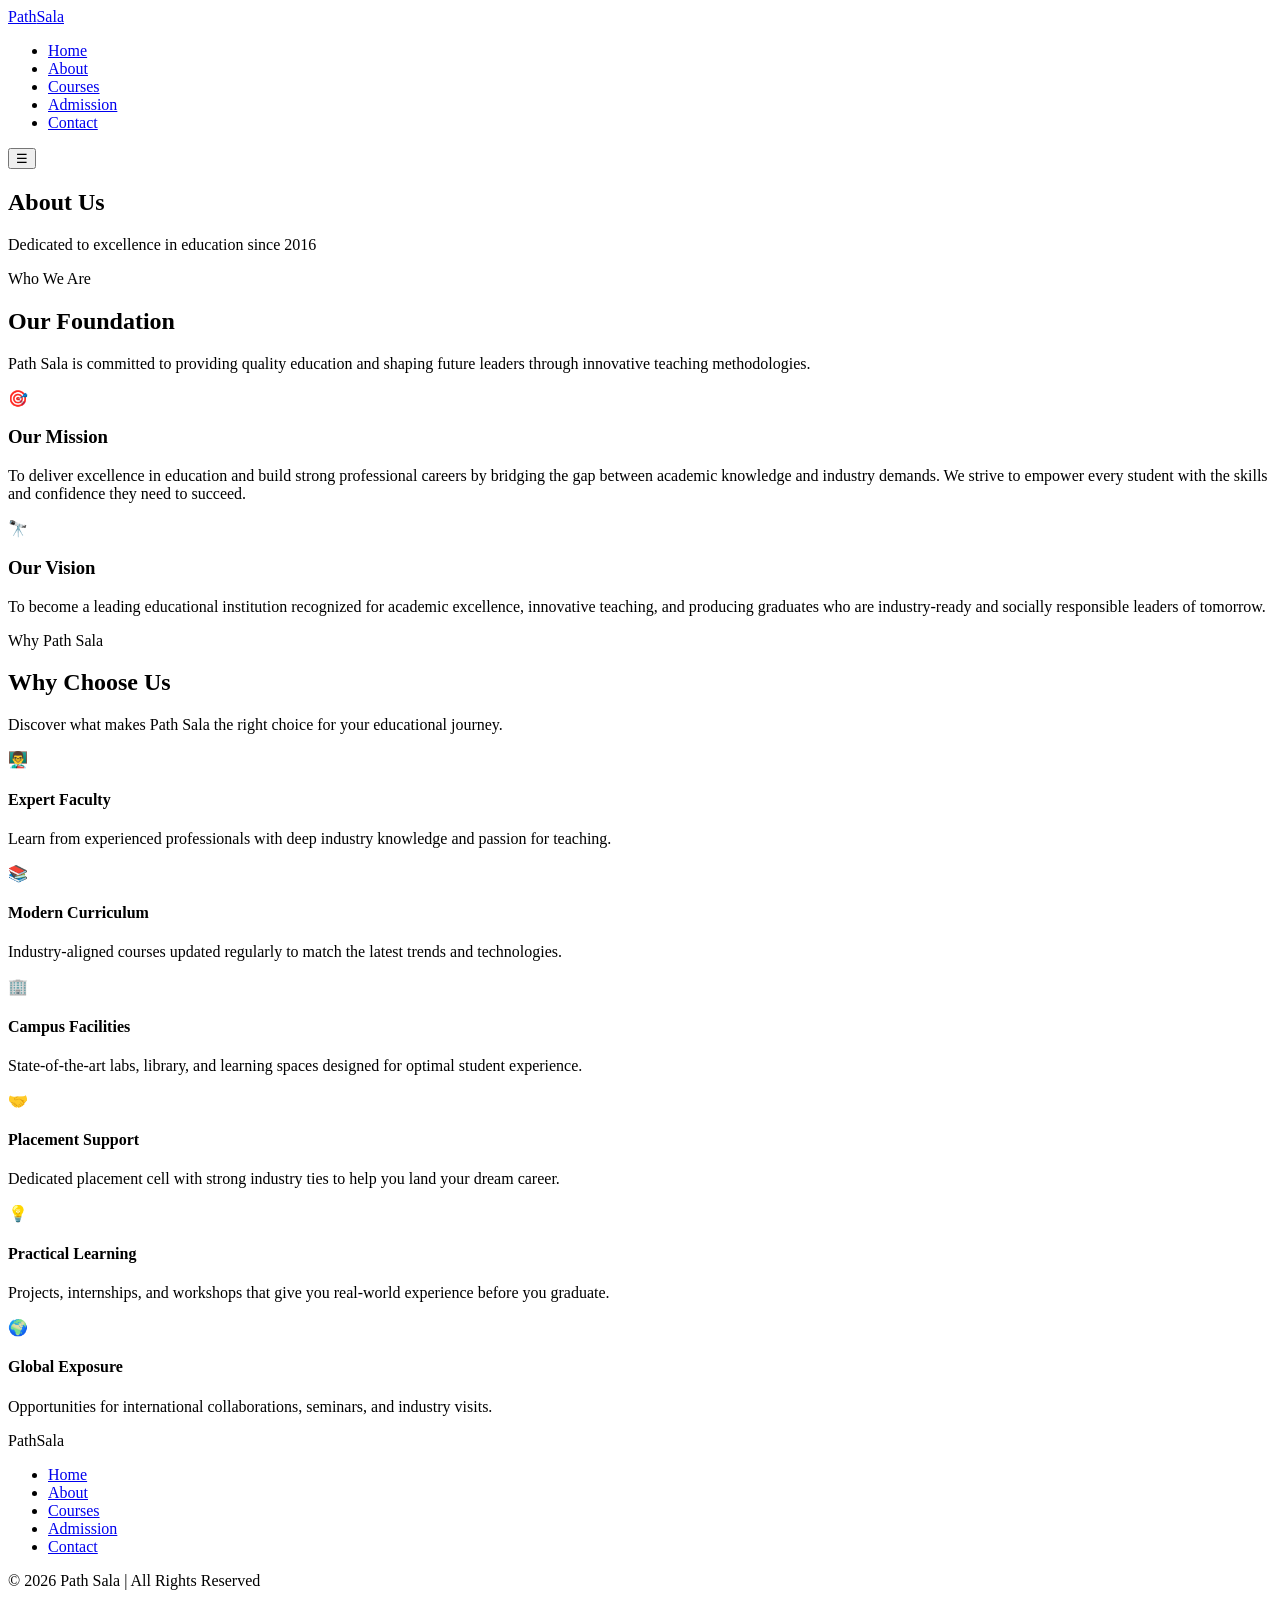
==== about.html @ 7bdbd033 "Add files via upload" ====
<!DOCTYPE html>
<html lang="en">

<head>
    <meta charset="UTF-8">
    <meta name="viewport" content="width=device-width, initial-scale=1.0">
    <meta name="description"
        content="Learn about Path Sala — our mission, vision, and commitment to quality education and shaping future leaders.">
    <title>About Us — Path Sala</title>
    <link rel="preconnect" href="https://fonts.googleapis.com">
    <link rel="preconnect" href="https://fonts.gstatic.com" crossorigin>
    <link href="https://fonts.googleapis.com/css2?family=Poppins:wght@300;400;500;600;700&display=swap"
        rel="stylesheet">
    <link rel="stylesheet" href="css/style.css">
</head>

<body>

    <!-- Header -->
    <header>
        <div class="container">
            <a href="index.html" class="logo">Path<span>Sala</span></a>
            <nav>
                <ul>
                    <li><a href="index.html">Home</a></li>
                    <li><a href="about.html">About</a></li>
                    <li><a href="courses.html">Courses</a></li>
                    <li><a href="admission.html">Admission</a></li>
                    <li><a href="contact.html">Contact</a></li>
                </ul>
            </nav>
            <button class="menu-toggle" id="menu-toggle" aria-label="Toggle navigation">☰</button>
        </div>
    </header>

    <!-- Page Hero -->
    <section class="page-hero">
        <h1>About Us</h1>
        <p>Dedicated to excellence in education since 2016</p>
    </section>

    <!-- Mission & Vision -->
    <section class="about-content">
        <div class="container">
            <div class="section-header fade-in">
                <span class="section-label">Who We Are</span>
                <h2>Our Foundation</h2>
                <p>Path Sala is committed to providing quality education and shaping future leaders through innovative
                    teaching methodologies.</p>
            </div>
            <div class="about-grid">
                <div class="about-card fade-in">
                    <div class="icon">🎯</div>
                    <h3>Our Mission</h3>
                    <p>To deliver excellence in education and build strong professional careers by bridging the gap
                        between academic knowledge and industry demands. We strive to empower every student with the
                        skills and confidence they need to succeed.</p>
                </div>
                <div class="about-card fade-in">
                    <div class="icon">🔭</div>
                    <h3>Our Vision</h3>
                    <p>To become a leading educational institution recognized for academic excellence, innovative
                        teaching, and producing graduates who are industry-ready and socially responsible leaders of
                        tomorrow.</p>
                </div>
            </div>
        </div>
    </section>

    <!-- Why Choose Us -->
    <section class="why-choose">
        <div class="container">
            <div class="section-header fade-in">
                <span class="section-label">Why Path Sala</span>
                <h2>Why Choose Us</h2>
                <p>Discover what makes Path Sala the right choice for your educational journey.</p>
            </div>
            <div class="features-grid">
                <div class="feature-item fade-in">
                    <span class="feat-icon">👨‍🏫</span>
                    <h4>Expert Faculty</h4>
                    <p>Learn from experienced professionals with deep industry knowledge and passion for teaching.</p>
                </div>
                <div class="feature-item fade-in">
                    <span class="feat-icon">📚</span>
                    <h4>Modern Curriculum</h4>
                    <p>Industry-aligned courses updated regularly to match the latest trends and technologies.</p>
                </div>
                <div class="feature-item fade-in">
                    <span class="feat-icon">🏢</span>
                    <h4>Campus Facilities</h4>
                    <p>State-of-the-art labs, library, and learning spaces designed for optimal student experience.</p>
                </div>
                <div class="feature-item fade-in">
                    <span class="feat-icon">🤝</span>
                    <h4>Placement Support</h4>
                    <p>Dedicated placement cell with strong industry ties to help you land your dream career.</p>
                </div>
                <div class="feature-item fade-in">
                    <span class="feat-icon">💡</span>
                    <h4>Practical Learning</h4>
                    <p>Projects, internships, and workshops that give you real-world experience before you graduate.</p>
                </div>
                <div class="feature-item fade-in">
                    <span class="feat-icon">🌍</span>
                    <h4>Global Exposure</h4>
                    <p>Opportunities for international collaborations, seminars, and industry visits.</p>
                </div>
            </div>
        </div>
    </section>

    <!-- Footer -->
    <footer>
        <div class="container">
            <div class="footer-content">
                <div class="footer-logo">Path<span>Sala</span></div>
                <ul class="footer-links">
                    <li><a href="index.html">Home</a></li>
                    <li><a href="about.html">About</a></li>
                    <li><a href="courses.html">Courses</a></li>
                    <li><a href="admission.html">Admission</a></li>
                    <li><a href="contact.html">Contact</a></li>
                </ul>
                <p class="copyright">© 2026 Path Sala | All Rights Reserved</p>
            </div>
        </div>
    </footer>

    <script src="js/script.js"></script>
</body>

</html>
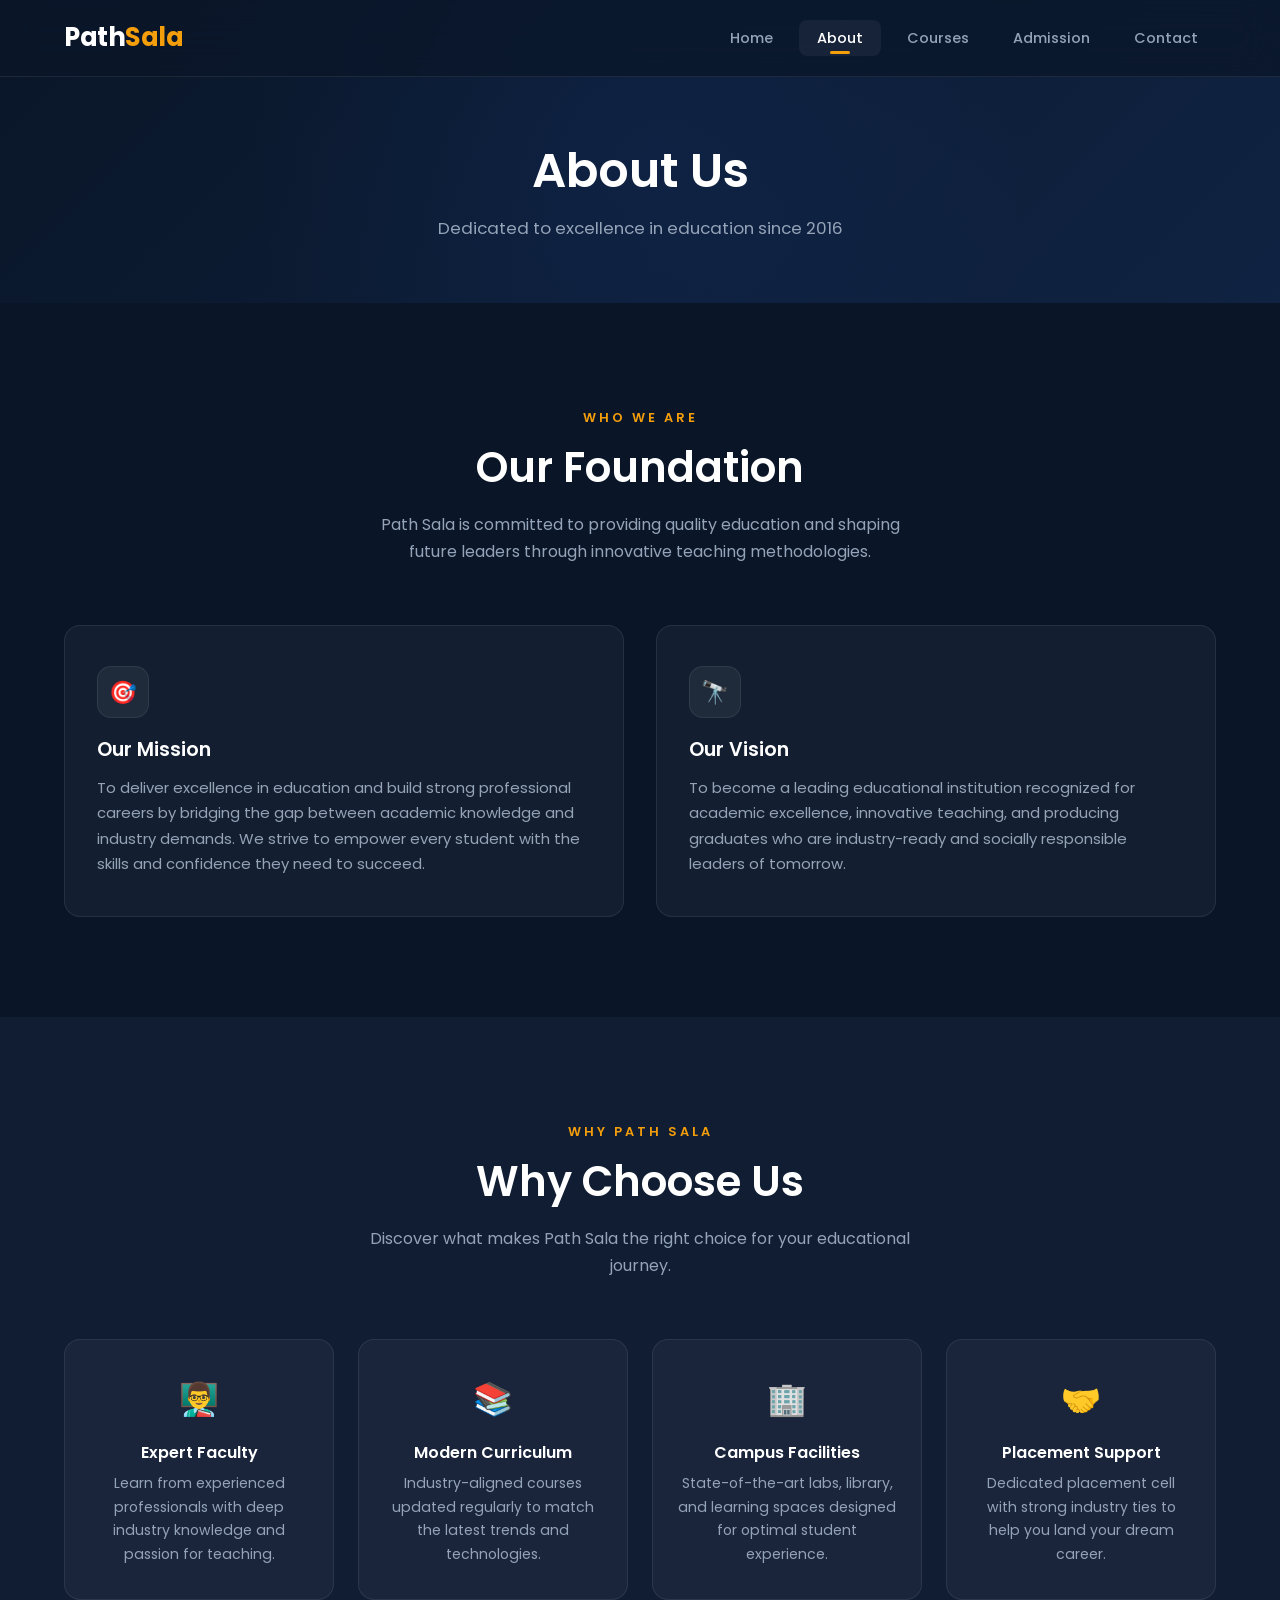
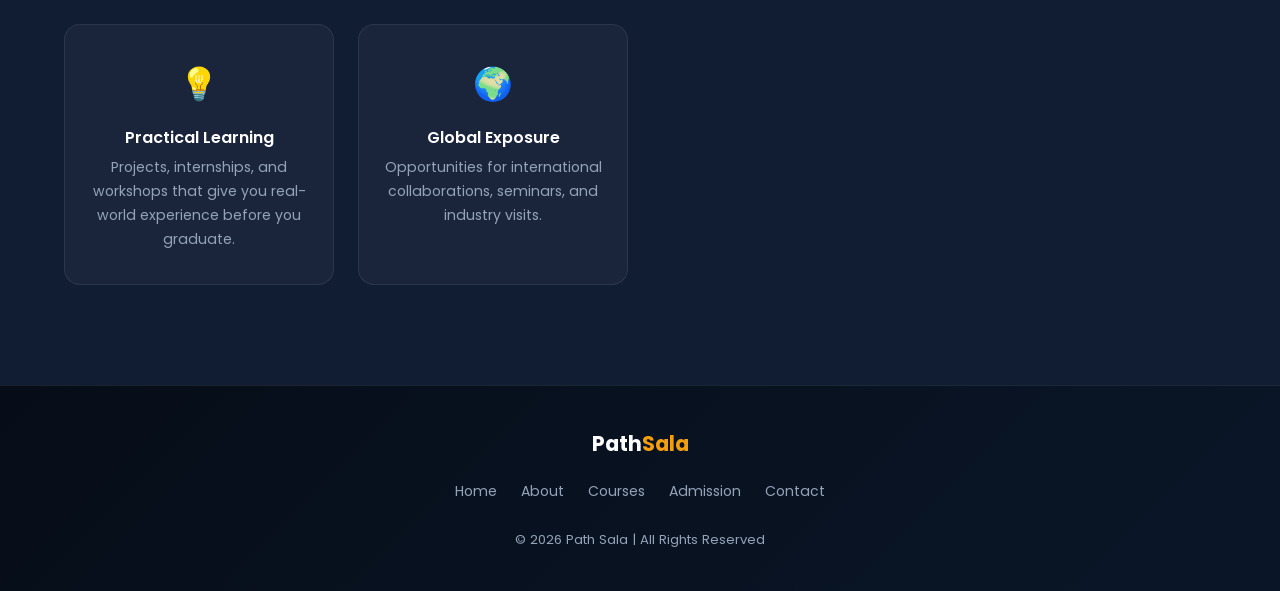
==== commit e0f72631: "Add files via upload" ====
--- a/about.html
+++ b/about.html
@@ -128,6 +128,11 @@
     </footer>
 
     <script src="js/script.js"></script>
+
+    <!-- Chatbase Chatbot -->
+    <script>
+        (function () { if (!window.chatbase || window.chatbase("getState") !== "initialized") { window.chatbase = (...arguments) => { if (!window.chatbase.q) { window.chatbase.q = [] } window.chatbase.q.push(arguments) }; window.chatbase = new Proxy(window.chatbase, { get(target, prop) { if (prop === "q") { return target.q } return (...args) => target(prop, ...args) } }) } const onLoad = function () { const script = document.createElement("script"); script.src = "https://www.chatbase.co/embed.min.js"; script.id = "kFero2HDuXSdMcU7F5-Zr"; script.domain = "www.chatbase.co"; document.body.appendChild(script) }; if (document.readyState === "complete") { onLoad() } else { window.addEventListener("load", onLoad) } })();
+    </script>
 </body>
 
 </html>
--- a/css/style.css
+++ b/css/style.css
@@ -0,0 +1,1239 @@
+/* ===========================
+   PATH SALA — Design System
+   =========================== */
+
+@import url('https://fonts.googleapis.com/css2?family=Poppins:wght@300;400;500;600;700&display=swap');
+
+/* --- CSS Variables --- */
+:root {
+    --clr-primary: #0a1628;
+    --clr-primary-light: #111d33;
+    --clr-accent: #2563eb;
+    --clr-accent-hover: #1d4ed8;
+    --clr-gold: #f59e0b;
+    --clr-gold-hover: #d97706;
+    --clr-text: #e2e8f0;
+    --clr-text-muted: #94a3b8;
+    --clr-heading: #ffffff;
+    --clr-surface: rgba(255, 255, 255, 0.05);
+    --clr-surface-hover: rgba(255, 255, 255, 0.1);
+    --clr-border: rgba(255, 255, 255, 0.08);
+    --clr-glass: rgba(10, 22, 40, 0.7);
+    --clr-card-bg: rgba(255, 255, 255, 0.04);
+
+    --font: 'Poppins', sans-serif;
+    --radius: 16px;
+    --radius-sm: 10px;
+    --transition: 0.35s cubic-bezier(0.4, 0, 0.2, 1);
+    --shadow: 0 8px 32px rgba(0, 0, 0, 0.3);
+    --shadow-hover: 0 16px 48px rgba(37, 99, 235, 0.2);
+    --glow: 0 0 30px rgba(37, 99, 235, 0.15);
+}
+
+/* --- Reset --- */
+*,
+*::before,
+*::after {
+    margin: 0;
+    padding: 0;
+    box-sizing: border-box;
+}
+
+html {
+    scroll-behavior: smooth;
+}
+
+body {
+    font-family: var(--font);
+    background: var(--clr-primary);
+    color: var(--clr-text);
+    line-height: 1.7;
+    overflow-x: hidden;
+}
+
+h1,
+h2,
+h3,
+h4 {
+    color: var(--clr-heading);
+    font-weight: 600;
+    line-height: 1.3;
+}
+
+a {
+    text-decoration: none;
+    color: inherit;
+}
+
+img {
+    max-width: 100%;
+    display: block;
+}
+
+/* --- Utility --- */
+.container {
+    max-width: 1200px;
+    margin: 0 auto;
+    padding: 0 24px;
+}
+
+/* ===========================
+   HEADER / NAVIGATION
+   =========================== */
+header {
+    position: fixed;
+    top: 0;
+    left: 0;
+    width: 100%;
+    z-index: 1000;
+    background: var(--clr-glass);
+    backdrop-filter: blur(20px);
+    -webkit-backdrop-filter: blur(20px);
+    border-bottom: 1px solid var(--clr-border);
+    transition: var(--transition);
+}
+
+header .container {
+    display: flex;
+    justify-content: space-between;
+    align-items: center;
+    padding-top: 16px;
+    padding-bottom: 16px;
+}
+
+.logo {
+    font-size: 1.6rem;
+    font-weight: 700;
+    color: var(--clr-heading);
+    letter-spacing: -0.5px;
+}
+
+.logo span {
+    color: var(--clr-gold);
+}
+
+nav ul {
+    list-style: none;
+    display: flex;
+    gap: 8px;
+}
+
+nav ul li a {
+    padding: 8px 18px;
+    border-radius: 8px;
+    font-size: 0.9rem;
+    font-weight: 500;
+    color: var(--clr-text-muted);
+    transition: var(--transition);
+    position: relative;
+}
+
+nav ul li a:hover,
+nav ul li a.active {
+    color: var(--clr-heading);
+    background: var(--clr-surface);
+}
+
+nav ul li a.active::after {
+    content: '';
+    position: absolute;
+    bottom: 2px;
+    left: 50%;
+    transform: translateX(-50%);
+    width: 20px;
+    height: 3px;
+    background: var(--clr-gold);
+    border-radius: 2px;
+}
+
+.menu-toggle {
+    display: none;
+    background: none;
+    border: none;
+    color: var(--clr-heading);
+    font-size: 1.5rem;
+    cursor: pointer;
+    padding: 6px;
+    border-radius: 8px;
+    transition: var(--transition);
+}
+
+.menu-toggle:hover {
+    background: var(--clr-surface);
+}
+
+/* ===========================
+   HERO SECTION
+   =========================== */
+.hero {
+    min-height: 100vh;
+    display: flex;
+    align-items: center;
+    justify-content: center;
+    text-align: center;
+    padding: 120px 24px 80px;
+    position: relative;
+    overflow: hidden;
+    background: linear-gradient(135deg, #0a1628 0%, #0f2342 30%, #122b55 60%, #0a1628 100%);
+}
+
+.hero::before {
+    content: '';
+    position: absolute;
+    top: -50%;
+    left: -50%;
+    width: 200%;
+    height: 200%;
+    background: radial-gradient(circle at 30% 40%, rgba(37, 99, 235, 0.12) 0%, transparent 50%),
+        radial-gradient(circle at 70% 60%, rgba(245, 158, 11, 0.08) 0%, transparent 40%),
+        radial-gradient(circle at 50% 80%, rgba(37, 99, 235, 0.06) 0%, transparent 30%);
+    animation: heroGlow 8s ease-in-out infinite alternate;
+}
+
+@keyframes heroGlow {
+    0% {
+        transform: translate(0, 0) scale(1);
+    }
+
+    100% {
+        transform: translate(-2%, -1%) scale(1.05);
+    }
+}
+
+/* Floating orbs */
+.hero::after {
+    content: '';
+    position: absolute;
+    width: 400px;
+    height: 400px;
+    border-radius: 50%;
+    background: radial-gradient(circle, rgba(37, 99, 235, 0.1), transparent 70%);
+    top: 10%;
+    right: -5%;
+    animation: floatOrb 6s ease-in-out infinite;
+}
+
+@keyframes floatOrb {
+
+    0%,
+    100% {
+        transform: translateY(0) scale(1);
+    }
+
+    50% {
+        transform: translateY(-30px) scale(1.1);
+    }
+}
+
+.hero-content {
+    position: relative;
+    z-index: 2;
+    max-width: 800px;
+}
+
+/* Hero Split Layout (with image) */
+.hero-split {
+    text-align: left;
+}
+
+.hero-split .hero-content {
+    max-width: 100%;
+}
+
+.hero-grid {
+    display: grid;
+    grid-template-columns: 1fr 1fr;
+    gap: 60px;
+    align-items: center;
+    width: 100%;
+}
+
+.hero-split .hero p {
+    margin-left: 0;
+}
+
+.hero-split .hero-btns {
+    justify-content: flex-start;
+}
+
+.hero-image {
+    position: relative;
+    z-index: 2;
+}
+
+.hero-img-wrapper {
+    position: relative;
+    border-radius: var(--radius);
+    overflow: hidden;
+    box-shadow: 0 20px 60px rgba(0, 0, 0, 0.4), 0 0 40px rgba(37, 99, 235, 0.15);
+    border: 1px solid rgba(255, 255, 255, 0.1);
+}
+
+.hero-img-wrapper img {
+    width: 100%;
+    height: 380px;
+    object-fit: cover;
+    display: block;
+    transition: transform 0.6s ease;
+}
+
+.hero-img-wrapper:hover img {
+    transform: scale(1.03);
+}
+
+.hero-img-wrapper::after {
+    content: '';
+    position: absolute;
+    inset: 0;
+    background: linear-gradient(135deg, rgba(37, 99, 235, 0.1), transparent 60%);
+    pointer-events: none;
+}
+
+.hero-badge {
+    display: inline-flex;
+    align-items: center;
+    gap: 8px;
+    padding: 8px 20px;
+    background: var(--clr-surface);
+    border: 1px solid var(--clr-border);
+    border-radius: 50px;
+    font-size: 0.85rem;
+    color: var(--clr-gold);
+    margin-bottom: 24px;
+    backdrop-filter: blur(10px);
+}
+
+.hero-badge .dot {
+    width: 8px;
+    height: 8px;
+    background: var(--clr-gold);
+    border-radius: 50%;
+    animation: pulse 2s ease-in-out infinite;
+}
+
+@keyframes pulse {
+
+    0%,
+    100% {
+        opacity: 1;
+        transform: scale(1);
+    }
+
+    50% {
+        opacity: 0.5;
+        transform: scale(0.8);
+    }
+}
+
+.hero h1 {
+    font-size: clamp(2.2rem, 5vw, 3.8rem);
+    font-weight: 700;
+    margin-bottom: 20px;
+    line-height: 1.15;
+    background: linear-gradient(135deg, #ffffff 0%, #94a3b8 100%);
+    -webkit-background-clip: text;
+    -webkit-text-fill-color: transparent;
+    background-clip: text;
+}
+
+.hero h1 .highlight {
+    background: linear-gradient(135deg, var(--clr-gold) 0%, #fbbf24 100%);
+    -webkit-background-clip: text;
+    -webkit-text-fill-color: transparent;
+    background-clip: text;
+}
+
+.hero p {
+    font-size: 1.15rem;
+    color: var(--clr-text-muted);
+    max-width: 560px;
+    margin: 0 auto 36px;
+    line-height: 1.8;
+}
+
+.hero-btns {
+    display: flex;
+    gap: 16px;
+    justify-content: center;
+    flex-wrap: wrap;
+}
+
+/* ===========================
+   BUTTONS
+   =========================== */
+.btn {
+    display: inline-flex;
+    align-items: center;
+    gap: 8px;
+    padding: 14px 32px;
+    border-radius: var(--radius-sm);
+    font-family: var(--font);
+    font-size: 0.95rem;
+    font-weight: 600;
+    cursor: pointer;
+    transition: var(--transition);
+    border: none;
+    position: relative;
+    overflow: hidden;
+}
+
+.btn-primary {
+    background: linear-gradient(135deg, var(--clr-accent), #3b82f6);
+    color: white;
+    box-shadow: 0 4px 20px rgba(37, 99, 235, 0.35);
+}
+
+.btn-primary:hover {
+    transform: translateY(-2px);
+    box-shadow: 0 8px 30px rgba(37, 99, 235, 0.5);
+}
+
+.btn-outline {
+    background: transparent;
+    color: var(--clr-text);
+    border: 1px solid var(--clr-border);
+}
+
+.btn-outline:hover {
+    background: var(--clr-surface);
+    border-color: var(--clr-accent);
+    color: var(--clr-heading);
+}
+
+.btn-gold {
+    background: linear-gradient(135deg, var(--clr-gold), #fbbf24);
+    color: #0a1628;
+    box-shadow: 0 4px 20px rgba(245, 158, 11, 0.3);
+}
+
+.btn-gold:hover {
+    transform: translateY(-2px);
+    box-shadow: 0 8px 30px rgba(245, 158, 11, 0.5);
+}
+
+/* ===========================
+   SECTIONS — General
+   =========================== */
+section {
+    padding: 100px 0;
+}
+
+.section-header {
+    text-align: center;
+    margin-bottom: 60px;
+}
+
+.section-label {
+    display: inline-block;
+    font-size: 0.8rem;
+    font-weight: 600;
+    text-transform: uppercase;
+    letter-spacing: 3px;
+    color: var(--clr-gold);
+    margin-bottom: 12px;
+}
+
+.section-header h2 {
+    font-size: clamp(1.8rem, 3.5vw, 2.6rem);
+    margin-bottom: 16px;
+}
+
+.section-header p {
+    color: var(--clr-text-muted);
+    max-width: 560px;
+    margin: 0 auto;
+    font-size: 1rem;
+}
+
+/* ===========================
+   FEATURED COURSES (Home)
+   =========================== */
+.courses-preview {
+    background: var(--clr-primary);
+}
+
+.course-grid {
+    display: grid;
+    grid-template-columns: repeat(auto-fit, minmax(300px, 1fr));
+    gap: 24px;
+}
+
+.course-card {
+    background: var(--clr-card-bg);
+    border: 1px solid var(--clr-border);
+    border-radius: var(--radius);
+    padding: 36px 28px;
+    transition: var(--transition);
+    position: relative;
+    overflow: hidden;
+}
+
+.course-card::before {
+    content: '';
+    position: absolute;
+    top: 0;
+    left: 0;
+    right: 0;
+    height: 3px;
+    background: linear-gradient(90deg, var(--clr-accent), var(--clr-gold));
+    transform: scaleX(0);
+    transform-origin: left;
+    transition: transform 0.4s ease;
+}
+
+.course-card:hover::before {
+    transform: scaleX(1);
+}
+
+.course-card:hover {
+    background: var(--clr-surface-hover);
+    transform: translateY(-8px);
+    box-shadow: var(--shadow-hover);
+    border-color: rgba(37, 99, 235, 0.2);
+}
+
+.course-icon {
+    width: 56px;
+    height: 56px;
+    border-radius: 14px;
+    display: flex;
+    align-items: center;
+    justify-content: center;
+    font-size: 1.5rem;
+    margin-bottom: 20px;
+    background: var(--clr-surface);
+    border: 1px solid var(--clr-border);
+}
+
+.course-img {
+    width: 100%;
+    height: 180px;
+    border-radius: 12px;
+    overflow: hidden;
+    margin-bottom: 20px;
+}
+
+.course-img img {
+    width: 100%;
+    height: 100%;
+    object-fit: cover;
+    transition: transform 0.5s ease;
+}
+
+.course-card:hover .course-img img {
+    transform: scale(1.05);
+}
+
+.course-card h3 {
+    font-size: 1.2rem;
+    margin-bottom: 10px;
+}
+
+.course-card p {
+    color: var(--clr-text-muted);
+    font-size: 0.92rem;
+    margin-bottom: 18px;
+}
+
+.course-card .learn-more {
+    color: var(--clr-accent);
+    font-size: 0.88rem;
+    font-weight: 600;
+    display: inline-flex;
+    align-items: center;
+    gap: 6px;
+    transition: var(--transition);
+}
+
+.course-card:hover .learn-more {
+    gap: 10px;
+    color: var(--clr-gold);
+}
+
+/* ===========================
+   STATS SECTION
+   =========================== */
+.stats {
+    background: linear-gradient(135deg, var(--clr-primary-light) 0%, var(--clr-primary) 100%);
+    border-top: 1px solid var(--clr-border);
+    border-bottom: 1px solid var(--clr-border);
+    padding: 60px 0;
+}
+
+.stats-grid {
+    display: grid;
+    grid-template-columns: repeat(4, 1fr);
+    gap: 32px;
+    text-align: center;
+}
+
+.stat-item h3 {
+    font-size: clamp(2rem, 4vw, 2.8rem);
+    background: linear-gradient(135deg, var(--clr-gold), #fbbf24);
+    -webkit-background-clip: text;
+    -webkit-text-fill-color: transparent;
+    background-clip: text;
+    margin-bottom: 4px;
+}
+
+.stat-item p {
+    color: var(--clr-text-muted);
+    font-size: 0.9rem;
+    font-weight: 500;
+}
+
+/* ===========================
+   TESTIMONIALS
+   =========================== */
+.testimonials {
+    background: var(--clr-primary-light);
+}
+
+.testimonial-wrapper {
+    max-width: 700px;
+    margin: 0 auto;
+    position: relative;
+    min-height: 200px;
+}
+
+.testimonial-card {
+    background: var(--clr-card-bg);
+    border: 1px solid var(--clr-border);
+    border-radius: var(--radius);
+    padding: 40px 36px;
+    text-align: center;
+    opacity: 0;
+    transform: translateY(20px);
+    transition: opacity 0.6s ease, transform 0.6s ease;
+    position: absolute;
+    top: 0;
+    left: 0;
+    right: 0;
+}
+
+.testimonial-card.active {
+    opacity: 1;
+    transform: translateY(0);
+    position: relative;
+}
+
+.testimonial-card .quote {
+    font-size: 1.1rem;
+    color: var(--clr-text);
+    line-height: 1.8;
+    font-style: italic;
+    margin-bottom: 20px;
+}
+
+.testimonial-card .quote::before {
+    content: '"';
+    font-size: 3rem;
+    color: var(--clr-gold);
+    display: block;
+    line-height: 1;
+    margin-bottom: 8px;
+}
+
+.testimonial-card .student-name {
+    font-weight: 600;
+    color: var(--clr-heading);
+    font-size: 0.95rem;
+}
+
+.testimonial-card .student-course {
+    color: var(--clr-text-muted);
+    font-size: 0.82rem;
+}
+
+.testimonial-dots {
+    display: flex;
+    justify-content: center;
+    gap: 10px;
+    margin-top: 32px;
+}
+
+.testimonial-dots .dot {
+    width: 10px;
+    height: 10px;
+    border-radius: 50%;
+    background: var(--clr-surface);
+    border: 1px solid var(--clr-border);
+    cursor: pointer;
+    transition: var(--transition);
+}
+
+.testimonial-dots .dot.active {
+    background: var(--clr-gold);
+    border-color: var(--clr-gold);
+    box-shadow: 0 0 10px rgba(245, 158, 11, 0.4);
+}
+
+/* ===========================
+   PAGE HERO (Inner pages)
+   =========================== */
+.page-hero {
+    padding: 140px 24px 60px;
+    text-align: center;
+    background: linear-gradient(135deg, var(--clr-primary) 0%, #0f2342 100%);
+    position: relative;
+    overflow: hidden;
+}
+
+.page-hero::before {
+    content: '';
+    position: absolute;
+    top: 0;
+    left: 0;
+    right: 0;
+    bottom: 0;
+    background: radial-gradient(circle at 50% 50%, rgba(37, 99, 235, 0.08) 0%, transparent 60%);
+}
+
+.page-hero h1 {
+    font-size: clamp(2rem, 4vw, 3rem);
+    margin-bottom: 12px;
+    position: relative;
+}
+
+.page-hero p {
+    color: var(--clr-text-muted);
+    font-size: 1.05rem;
+    position: relative;
+}
+
+/* ===========================
+   ABOUT PAGE
+   =========================== */
+.about-content {
+    background: var(--clr-primary);
+}
+
+.about-grid {
+    display: grid;
+    grid-template-columns: repeat(auto-fit, minmax(340px, 1fr));
+    gap: 32px;
+}
+
+.about-card {
+    background: var(--clr-card-bg);
+    border: 1px solid var(--clr-border);
+    border-radius: var(--radius);
+    padding: 40px 32px;
+    transition: var(--transition);
+}
+
+.about-card:hover {
+    background: var(--clr-surface-hover);
+    transform: translateY(-6px);
+    box-shadow: var(--shadow-hover);
+}
+
+.about-card .icon {
+    width: 52px;
+    height: 52px;
+    border-radius: 14px;
+    background: var(--clr-surface);
+    border: 1px solid var(--clr-border);
+    display: flex;
+    align-items: center;
+    justify-content: center;
+    font-size: 1.4rem;
+    margin-bottom: 20px;
+}
+
+.about-card h3 {
+    font-size: 1.2rem;
+    margin-bottom: 12px;
+}
+
+.about-card p {
+    color: var(--clr-text-muted);
+    font-size: 0.93rem;
+}
+
+.why-choose {
+    background: var(--clr-primary-light);
+}
+
+.features-grid {
+    display: grid;
+    grid-template-columns: repeat(auto-fit, minmax(250px, 1fr));
+    gap: 24px;
+}
+
+.feature-item {
+    background: var(--clr-card-bg);
+    border: 1px solid var(--clr-border);
+    border-radius: var(--radius);
+    padding: 32px 24px;
+    text-align: center;
+    transition: var(--transition);
+}
+
+.feature-item:hover {
+    background: var(--clr-surface-hover);
+    transform: translateY(-4px);
+}
+
+.feature-item .feat-icon {
+    font-size: 2rem;
+    margin-bottom: 16px;
+    display: block;
+}
+
+.feature-item h4 {
+    font-size: 1rem;
+    margin-bottom: 8px;
+}
+
+.feature-item p {
+    color: var(--clr-text-muted);
+    font-size: 0.88rem;
+}
+
+/* ===========================
+   COURSES PAGE
+   =========================== */
+.courses-page {
+    background: var(--clr-primary);
+}
+
+.courses-page .course-grid {
+    grid-template-columns: repeat(auto-fit, minmax(320px, 1fr));
+}
+
+.course-detail-card {
+    background: var(--clr-card-bg);
+    border: 1px solid var(--clr-border);
+    border-radius: var(--radius);
+    padding: 36px 28px;
+    transition: var(--transition);
+    position: relative;
+    overflow: hidden;
+}
+
+.course-detail-card::after {
+    content: '';
+    position: absolute;
+    top: 0;
+    left: 0;
+    right: 0;
+    height: 3px;
+    background: linear-gradient(90deg, var(--clr-accent), var(--clr-gold));
+    transform: scaleX(0);
+    transform-origin: left;
+    transition: transform 0.4s ease;
+}
+
+.course-detail-card:hover::after {
+    transform: scaleX(1);
+}
+
+.course-detail-card:hover {
+    background: var(--clr-surface-hover);
+    transform: translateY(-8px);
+    box-shadow: var(--shadow-hover);
+}
+
+.course-detail-card .cd-icon {
+    width: 60px;
+    height: 60px;
+    border-radius: 16px;
+    background: var(--clr-surface);
+    border: 1px solid var(--clr-border);
+    display: flex;
+    align-items: center;
+    justify-content: center;
+    font-size: 1.6rem;
+    margin-bottom: 20px;
+}
+
+.course-detail-card h3 {
+    font-size: 1.15rem;
+    margin-bottom: 6px;
+}
+
+.course-detail-card .course-full {
+    color: var(--clr-gold);
+    font-size: 0.82rem;
+    font-weight: 500;
+    margin-bottom: 12px;
+}
+
+.course-detail-card p.desc {
+    color: var(--clr-text-muted);
+    font-size: 0.9rem;
+    margin-bottom: 16px;
+}
+
+.course-detail-card .duration {
+    font-size: 0.82rem;
+    color: var(--clr-text-muted);
+    display: inline-flex;
+    align-items: center;
+    gap: 6px;
+    background: var(--clr-surface);
+    padding: 6px 14px;
+    border-radius: 50px;
+    border: 1px solid var(--clr-border);
+}
+
+/* ===========================
+   ADMISSION FORM
+   =========================== */
+.admission-section {
+    background: var(--clr-primary);
+}
+
+.form-container {
+    max-width: 600px;
+    margin: 0 auto;
+    background: var(--clr-card-bg);
+    border: 1px solid var(--clr-border);
+    border-radius: var(--radius);
+    padding: 48px 40px;
+}
+
+.form-group {
+    margin-bottom: 20px;
+}
+
+.form-group label {
+    display: block;
+    font-size: 0.88rem;
+    font-weight: 500;
+    color: var(--clr-text-muted);
+    margin-bottom: 8px;
+}
+
+.form-group input,
+.form-group select,
+.form-group textarea {
+    width: 100%;
+    padding: 14px 18px;
+    border-radius: var(--radius-sm);
+    border: 1px solid var(--clr-border);
+    background: var(--clr-surface);
+    color: var(--clr-heading);
+    font-family: var(--font);
+    font-size: 0.92rem;
+    transition: var(--transition);
+    outline: none;
+}
+
+.form-group input::placeholder,
+.form-group textarea::placeholder {
+    color: var(--clr-text-muted);
+}
+
+.form-group input:focus,
+.form-group select:focus,
+.form-group textarea:focus {
+    border-color: var(--clr-accent);
+    box-shadow: 0 0 0 3px rgba(37, 99, 235, 0.15);
+    background: rgba(255, 255, 255, 0.06);
+}
+
+.form-group textarea {
+    min-height: 120px;
+    resize: vertical;
+}
+
+.form-group select option {
+    background: var(--clr-primary);
+    color: var(--clr-text);
+}
+
+.form-submit-btn {
+    width: 100%;
+    padding: 16px;
+    background: linear-gradient(135deg, var(--clr-accent), #3b82f6);
+    color: white;
+    border: none;
+    border-radius: var(--radius-sm);
+    font-family: var(--font);
+    font-size: 1rem;
+    font-weight: 600;
+    cursor: pointer;
+    transition: var(--transition);
+    box-shadow: 0 4px 20px rgba(37, 99, 235, 0.3);
+}
+
+.form-submit-btn:hover {
+    transform: translateY(-2px);
+    box-shadow: 0 8px 30px rgba(37, 99, 235, 0.5);
+}
+
+.form-success {
+    display: none;
+    text-align: center;
+    padding: 30px;
+}
+
+.form-success.show {
+    display: block;
+}
+
+.form-success .check {
+    font-size: 3rem;
+    margin-bottom: 12px;
+    display: block;
+}
+
+.form-success h3 {
+    margin-bottom: 6px;
+}
+
+.form-success p {
+    color: var(--clr-text-muted);
+    font-size: 0.9rem;
+}
+
+/* ===========================
+   CONTACT PAGE
+   =========================== */
+.contact-section {
+    background: var(--clr-primary);
+}
+
+.contact-grid {
+    display: grid;
+    grid-template-columns: repeat(auto-fit, minmax(280px, 1fr));
+    gap: 24px;
+}
+
+.contact-card {
+    background: var(--clr-card-bg);
+    border: 1px solid var(--clr-border);
+    border-radius: var(--radius);
+    padding: 36px 28px;
+    text-align: center;
+    transition: var(--transition);
+}
+
+.contact-card:hover {
+    background: var(--clr-surface-hover);
+    transform: translateY(-6px);
+    box-shadow: var(--shadow-hover);
+}
+
+.contact-card .icon {
+    font-size: 2rem;
+    margin-bottom: 16px;
+    display: block;
+}
+
+.contact-card h3 {
+    font-size: 1.05rem;
+    margin-bottom: 8px;
+}
+
+.contact-card p {
+    color: var(--clr-text-muted);
+    font-size: 0.92rem;
+}
+
+.contact-card a {
+    color: var(--clr-accent);
+    transition: var(--transition);
+}
+
+.contact-card a:hover {
+    color: var(--clr-gold);
+}
+
+/* ===========================
+   FOOTER
+   =========================== */
+footer {
+    background: linear-gradient(135deg, #060d18 0%, var(--clr-primary) 100%);
+    border-top: 1px solid var(--clr-border);
+    padding: 40px 0;
+    text-align: center;
+}
+
+.footer-content {
+    display: flex;
+    flex-direction: column;
+    align-items: center;
+    gap: 16px;
+}
+
+.footer-logo {
+    font-size: 1.3rem;
+    font-weight: 700;
+    color: var(--clr-heading);
+}
+
+.footer-logo span {
+    color: var(--clr-gold);
+}
+
+.footer-links {
+    display: flex;
+    gap: 24px;
+    list-style: none;
+}
+
+.footer-links a {
+    color: var(--clr-text-muted);
+    font-size: 0.88rem;
+    transition: var(--transition);
+}
+
+.footer-links a:hover {
+    color: var(--clr-gold);
+}
+
+footer .copyright {
+    color: var(--clr-text-muted);
+    font-size: 0.82rem;
+    margin-top: 8px;
+}
+
+/* ===========================
+   SCROLL ANIMATIONS
+   =========================== */
+.fade-in {
+    opacity: 0;
+    transform: translateY(30px);
+    transition: opacity 0.7s ease, transform 0.7s ease;
+}
+
+.fade-in.visible {
+    opacity: 1;
+    transform: translateY(0);
+}
+
+/* ===========================
+   RESPONSIVE
+   =========================== */
+@media (max-width: 768px) {
+    header .container {
+        padding-top: 12px;
+        padding-bottom: 12px;
+    }
+
+    nav {
+        position: relative;
+    }
+
+    nav ul {
+        display: none;
+        flex-direction: column;
+        position: absolute;
+        top: 100%;
+        right: 0;
+        background: var(--clr-glass);
+        backdrop-filter: blur(20px);
+        -webkit-backdrop-filter: blur(20px);
+        border: 1px solid var(--clr-border);
+        border-radius: var(--radius-sm);
+        padding: 12px;
+        min-width: 200px;
+        box-shadow: var(--shadow);
+        gap: 4px;
+        animation: slideDown 0.3s ease;
+    }
+
+    @keyframes slideDown {
+        from {
+            opacity: 0;
+            transform: translateY(-10px);
+        }
+
+        to {
+            opacity: 1;
+            transform: translateY(0);
+        }
+    }
+
+    nav ul.show {
+        display: flex;
+    }
+
+    nav ul li a {
+        display: block;
+        padding: 10px 16px;
+    }
+
+    .menu-toggle {
+        display: block;
+    }
+
+    .hero {
+        min-height: 80vh;
+        padding: 100px 20px 60px;
+    }
+
+    .hero h1 {
+        font-size: 1.8rem;
+    }
+
+    .hero-grid {
+        grid-template-columns: 1fr;
+        gap: 40px;
+        text-align: center;
+    }
+
+    .hero-split {
+        text-align: center;
+    }
+
+    .hero-split .hero-btns {
+        justify-content: center;
+    }
+
+    .hero-img-wrapper img {
+        height: 260px;
+    }
+
+    .stats-grid {
+        grid-template-columns: repeat(2, 1fr);
+        gap: 24px;
+    }
+
+    .course-grid,
+    .about-grid,
+    .features-grid,
+    .contact-grid {
+        grid-template-columns: 1fr;
+    }
+
+    .form-container {
+        padding: 32px 24px;
+    }
+
+    section {
+        padding: 60px 0;
+    }
+
+    .page-hero {
+        padding: 120px 20px 40px;
+    }
+
+    .footer-links {
+        flex-wrap: wrap;
+        justify-content: center;
+    }
+}
+
+@media (max-width: 480px) {
+    .hero h1 {
+        font-size: 1.5rem;
+    }
+
+    .hero p {
+        font-size: 0.95rem;
+    }
+
+    .hero-btns {
+        flex-direction: column;
+        align-items: center;
+    }
+
+    .stats-grid {
+        grid-template-columns: 1fr 1fr;
+        gap: 16px;
+    }
+}
